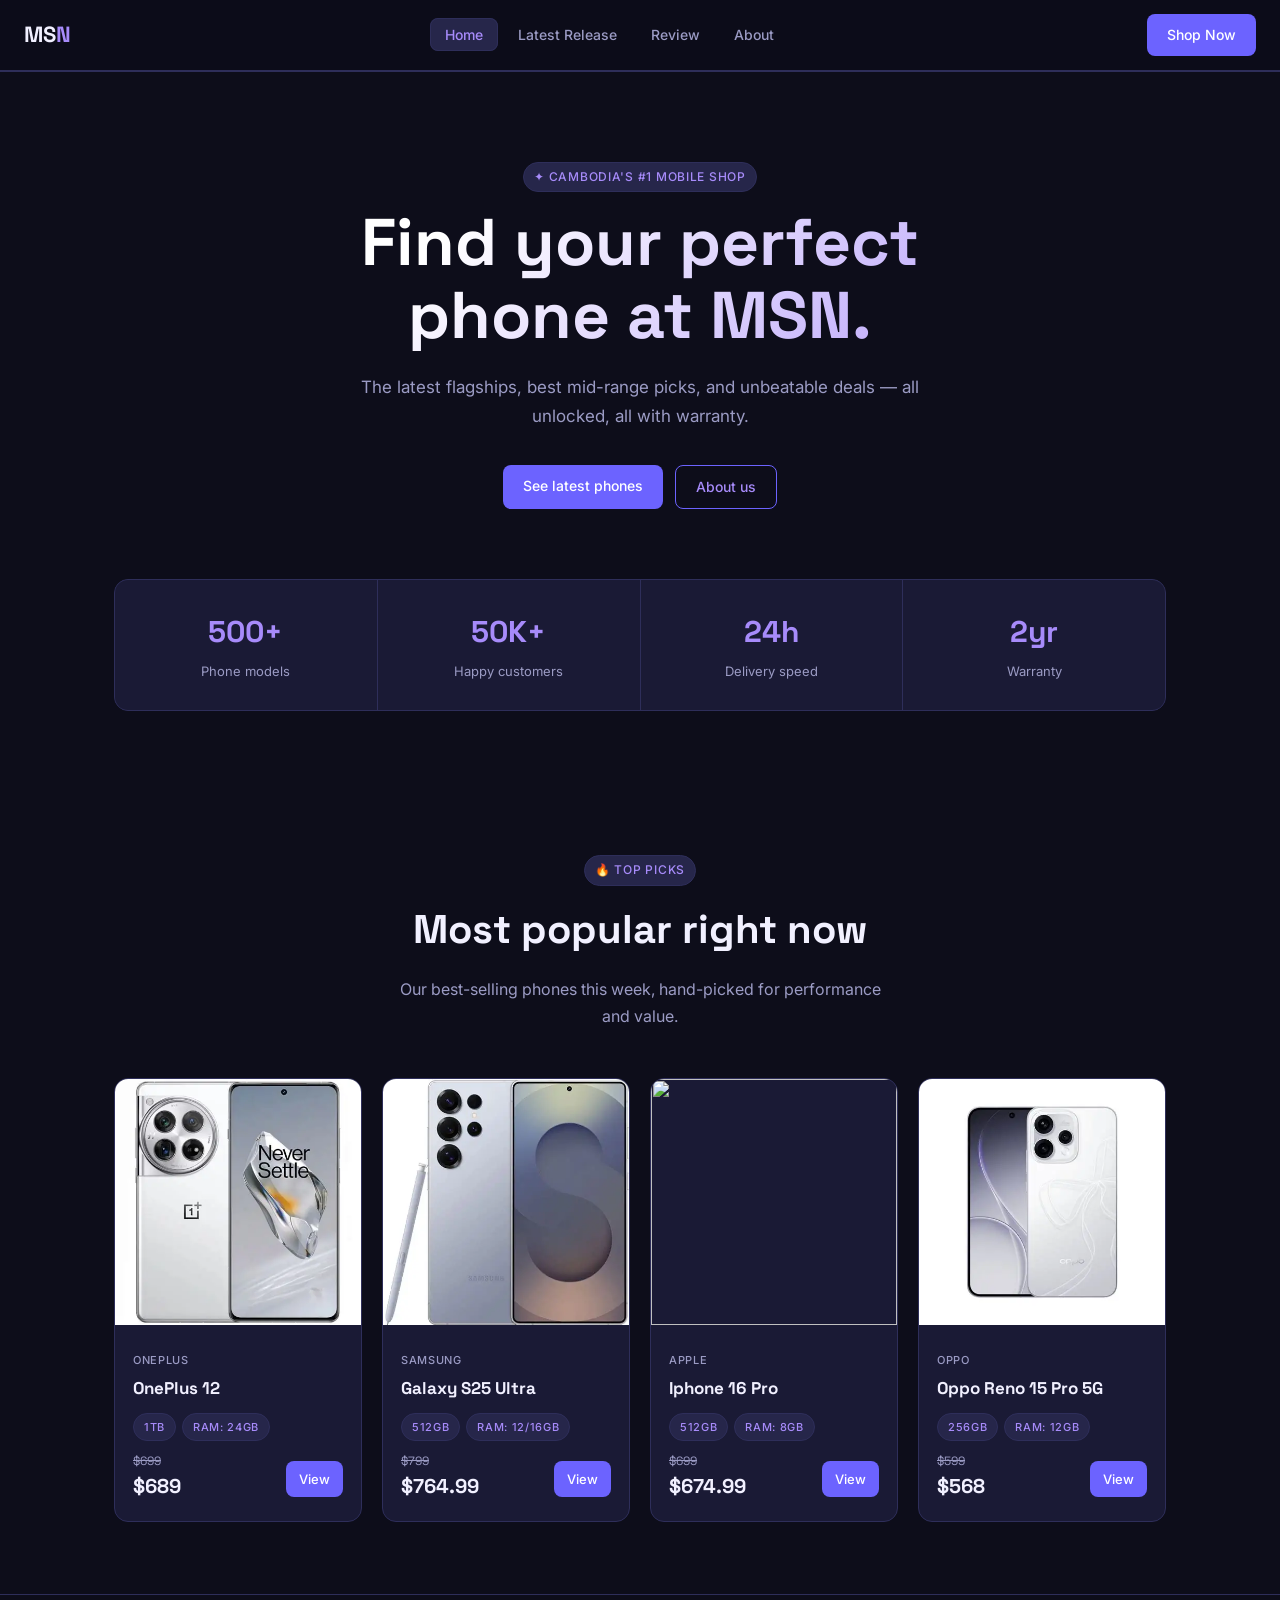
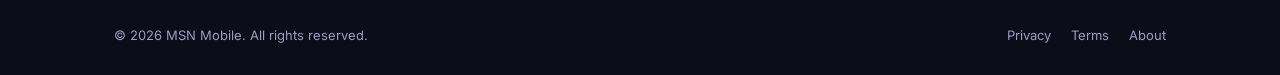
==== index.html @ aee79e4d "Add files via upload" ====
<!DOCTYPE html>
<html lang="en">
<head>
  <meta charset="UTF-8"/>
  <meta name="viewport" content="width=device-width, initial-scale=1.0"/>
  <title>MSN Mobile — Home</title>
  <link href="https://fonts.googleapis.com/css2?family=Space+Grotesk:wght@400;500;700&family=Inter:wght@400;500&display=swap" rel="stylesheet"/>
  <link rel="stylesheet" href="style.css"/>
</head>
<body>
    <nav id="main-nav">
    <div class="nav-inner">
        <a class="logo" href="index.html">MS<span>N</span></a>
        <ul class="nav-links">
            <li><a href="index.html">Home</a></li>
            <li><a href="latest.html">Latest Release</a></li>
            <li><a href="review.html">Review</a></li>
            <li><a href="about.html">About</a></li>
        </ul>
        <div style="display:flex;align-items:center;gap:10px;">
            <a class="btn desktop-cta" href="latest.html">Shop Now</a>
            <button id="nav-toggle-btn" class="hamburger" aria-label="Toggle menu">
            <span></span><span></span><span></span>
            </button>
        </div>
    </div>
    <!-- Mobile drawer -->
    <div class="mobile-menu" id="mobile-menu">
        <ul>
            <li><a href="index.html">🏠 Home</a></li>
            <li><a href="latest.html">📱 Latest Release</a></li>
            <li><a href="review.html">💬 Review</a></li>
            <li><a href="about.html">ℹ️ About</a></li>
        </ul>
        <a class="btn mobile-cta" href="latest.html">Shop Now →</a>
    </div>
    </nav>
    <div class="nav-overlay" id="nav-overlay"></div>

    <!-- Hero Section-->
    <section class="hero">
        <div class="container">
            <span class="tag">✦ Cambodia's #1 Mobile Shop</span>
            <h1>Find your perfect<br/>phone at MSN.</h1>
            <p>The latest flagships, best mid-range picks, and unbeatable deals — all unlocked, all with warranty.</p>
            <div class="hero-btns">
                <a class="btn" href="latest.html">See latest phones</a>
                <a class="btn btn-outline" href="about.html">About us</a>
            </div>
        </div>
    </section>

    <!-- Status Bar -->
    <div class="container">
        <div class="stats">
            <div class="stat-item"><strong>500+</strong><span>Phone models</span></div>
            <div class="stat-item"><strong>50K+</strong><span>Happy customers</span></div>
            <div class="stat-item"><strong>24h</strong><span>Delivery speed</span></div>
            <div class="stat-item"><strong>2yr</strong><span>Warranty</span></div>
        </div>
    </div>

    <!-- Popular Phone -->
    <section class="page-section">
        <div class="container">
            <div class="section-head">
                <span class="tag">🔥 Top picks</span>
                <h2>Most popular right now</h2>
                <p>Our best-selling phones this week, hand-picked for performance and value.</p>
            </div>
            <div class="product-grid">

                <div class="product-card">
                    <div><img src="Pic/OnePlus_12.jpg" width="246" height="246"></div>
                    <div class="product-info">
                        <span class="brand">OnePlus</span>
                        <h3>OnePlus 12</h3>
                        <div class="product-specs"><span class="tag">1TB</span><span class="tag">Ram: 24GB</span></div>
                        <div class="product-footer">
                            <div class="price"><span class="old">$699</span>$689</div>
                            <a class="btn btn-sm" href="latest.html">View</a>
                        </div>
                    </div>
                </div>

                <div class="product-card">
                    <div><img src="Pic/Galaxy_s25_ultra.jpg" width="246" height="246"></div>
                    <div class="product-info">
                        <span class="brand">Samsung</span>
                        <h3>Galaxy S25 Ultra</h3>
                        <div class="product-specs"><span class="tag">512GB</span><span class="tag">Ram: 12/16GB</span></div>
                        <div class="product-footer">
                            <div class="price"><span class="old">$799</span>$764.99</div>
                            <a class="btn btn-sm" href="latest.html">View</a>
                        </div>
                    </div>
                </div>

                <div class="product-card">
                    <div><img src="Pic/Iphone_16_Pro.jpg" width="246" height="246"></div>
                    <div class="product-info">
                        <span class="brand">Apple</span>
                        <h3>Iphone 16 Pro</h3>
                        <div class="product-specs"><span class="tag">512GB</span><span class="tag">Ram: 8GB</span></div>
                        <div class="product-footer">
                            <div class="price"><span class="old">$699</span>$674.99</div>
                            <a class="btn btn-sm" href="latest.html">View</a>
                        </div>
                    </div>
                </div>

                <div class="product-card">
                    <div><img src="Pic/Oppo_reno_15_pro_5g.jpg" width="246" height="246"></div>
                    <div class="product-info">
                        <span class="brand">Oppo</span>
                        <h3>Oppo Reno 15 Pro 5G</h3>
                        <div class="product-specs"><span class="tag">256GB</span><span class="tag">Ram: 12GB</span></div>
                        <div class="product-footer">
                            <div class="price"><span class="old">$599</span>$568</div>
                            <a class="btn btn-sm" href="latest.html">View</a>
                        </div>
                    </div>
                </div>

            </div>
        </div>
    </section>

    <!-- Footer -->
    <footer>
        <div class="footer-inner container">
            <p>© 2026 MSN Mobile. All rights reserved.</p>
            <ul class="footer-links">
                <li><a href="#">Privacy</a></li>
                <li><a href="#">Terms</a></li>
                <li><a href="about.html">About</a></li>
            </ul>
        </div>
    </footer>

    <!-- Hamberger -->
    <script>
        // Mobile menu toggle
        const nav = document.getElementById("main-nav");
        const overlay = document.getElementById("nav-overlay");
        const toggle = document.getElementById("nav-toggle-btn");

        function openMenu() {
            nav.classList.add("menu-open");
            overlay.classList.add("visible");
        }
        function closeMenu() {
            nav.classList.remove("menu-open");
            overlay.classList.remove("visible");
        }

        toggle.addEventListener("click", () => {
            nav.classList.contains("menu-open") ? closeMenu() : openMenu();
        });
        overlay.addEventListener("click", closeMenu);
        document.querySelectorAll(".mobile-menu a").forEach(a => a.addEventListener("click", closeMenu));
        // Highlight active nav link
        document.querySelectorAll('.nav-links a, .mobile-menu a').forEach(a => {
            if (a.getAttribute('href') === 'index.html') a.classList.add('active');
        });
    </script>
</body>
</html>
---- style.css ----
*, *::before, *::after { box-sizing: border-box; margin: 0; padding: 0; }

:root {
  --dark:    #0D0D1A;
  --mid:     #13132A;
  --accent:  #6C63FF;
  --accent2: #A78BFA;
  --text:    #F1F0FF;
  --muted:   #9B9BC4;
  --card:    #1A1A35;
  --border:  #2E2E5A;
  --tag-bg:  #26264A;
  --r:       14px;
  --rs:      8px;
  --ff-head: 'Space Grotesk', sans-serif;
  --ff-body: 'Inter', sans-serif;
}

body {
  background: var(--dark);
  color: var(--text);
  font-family: var(--ff-body);
  font-size: 16px;
  line-height: 1.7;
}

.container  { max-width: 1100px; margin: 0 auto; padding: 0 24px; }
.tag {
  display: inline-block;
  background: var(--tag-bg);
  color: var(--accent2);
  font-size: 12px; font-weight: 500;
  letter-spacing: .06em; text-transform: uppercase;
  padding: 4px 10px; border-radius: 40px;
  border: 1px solid var(--border);
}

.btn {
  display: inline-block;
  background: var(--accent); color: #fff;
  text-decoration: none;
  padding: 9px 20px; border-radius: var(--rs);
  font-size: 14px; font-weight: 500;
  border: none; cursor: pointer;
  transition: opacity .2s;
}
.btn:hover { opacity: .85; }
.btn-outline {
  background: transparent;
  border: 1.5px solid var(--accent);
  color: var(--accent2);
}
.btn-outline:hover { background: var(--accent); color: #fff; }
.btn-sm { padding: 7px 13px; font-size: 13px; }

nav {
  position: sticky; top: 0; z-index: 100;
  background: rgba(13,13,26,.9);
  backdrop-filter: blur(12px);
  border-bottom: 1px solid var(--border);
}
.nav-inner {
  display: flex; align-items: center;
  justify-content: space-between; gap: 16px;
  padding: 14px 24px;
}
.logo {
  font-family: var(--ff-head);
  font-size: 22px; font-weight: 700;
  color: var(--text); text-decoration: none;
}
.logo span { color: var(--accent2); }

/* Desktop nav links */
.nav-links { display: flex; list-style: none; gap: 6px; }
.nav-links a {
  color: var(--muted); text-decoration: none;
  font-size: 14px; font-weight: 500;
  padding: 7px 14px; border-radius: var(--rs);
  transition: color .2s, background .2s;
}
.nav-links a:hover { color: var(--text); background: var(--card); }
.nav-links a.active {
  color: var(--accent2);
  background: var(--tag-bg);
  border: 1px solid var(--border);
}

/* Hide the checkbox itself */
.nav-toggle-input {
  position: absolute; opacity: 0; width: 0; height: 0; pointer-events: none;
}

/* Hamburger */
.hamburger {
  display: none;
  flex-direction: column; align-items: center; justify-content: center;
  gap: 5px; width: 40px; height: 40px;
  background: var(--card); border: 1px solid var(--border);
  border-radius: var(--rs); cursor: pointer; flex-shrink: 0;
}
.hamburger span {
  display: block; width: 20px; height: 2px;
  background: var(--text); border-radius: 2px;
  transition: transform .3s, opacity .3s;
}

/* Hamburger becomes X when menu is open */
nav.menu-open .hamburger span:nth-child(1) { transform: translateY(7px) rotate(45deg); }
nav.menu-open .hamburger span:nth-child(2) { opacity: 0; }
nav.menu-open .hamburger span:nth-child(3) { transform: translateY(-7px) rotate(-45deg); }

/* Mobile drawer */
.mobile-menu {
  max-height: 0; overflow: hidden;
  transition: max-height .35s ease, padding .3s ease;
  background: var(--mid); border-top: 1px solid var(--border);
}
nav.menu-open .mobile-menu { max-height: 300px; padding: 10px 0 18px; }
.mobile-menu ul { list-style: none; padding: 0 16px; margin-bottom: 14px; display: flex; flex-direction: column; gap: 2px; }
.mobile-menu ul a {
  display: block; padding: 11px 14px;
  color: var(--text); text-decoration: none;
  font-size: 15px; font-weight: 500;
  border-radius: var(--rs); transition: background .15s;
}
.mobile-menu ul a:hover,
.mobile-menu ul a.active { background: var(--card); color: var(--accent2); }
.mobile-cta { display: block; margin: 0 16px; text-align: center; }

/* Overlay behind open drawer */
.nav-overlay {
  position: fixed; inset: 0;
  background: rgba(0,0,0,.5); z-index: 99;
  opacity: 0; pointer-events: none;
  transition: opacity .3s;
}
.nav-overlay.visible { opacity: 1; pointer-events: all; }

/* Heading */
.section-head { text-align: center; margin-bottom: 48px; }
.section-head h2 {
  font-family: var(--ff-head);
  font-size: clamp(26px, 4vw, 40px);
  font-weight: 700; margin-top: 10px;
}
.section-head p { color: var(--muted); max-width: 500px; margin: 12px auto 0; }

/* Page hero */
.hero { padding: 90px 0 70px; text-align: center; }
.hero h1 {
  font-family: var(--ff-head);
  font-size: clamp(36px, 6vw, 66px);
  font-weight: 700; line-height: 1.1;
  margin: 14px 0 22px;
  background: linear-gradient(135deg, #fff 30%, var(--accent2) 100%);
  -webkit-background-clip: text; -webkit-text-fill-color: transparent; background-clip: text;
}
.hero p { max-width: 560px; margin: 0 auto 34px; color: var(--muted); font-size: 17px; }
.hero-btns { display: flex; gap: 12px; justify-content: center; flex-wrap: wrap; }

/* Status bar */
.stats {
  display: grid; grid-template-columns: repeat(auto-fit, minmax(130px, 1fr));
  gap: 1px; background: var(--border);
  border: 1px solid var(--border); border-radius: var(--r);
  overflow: hidden; margin-bottom: 72px;
}
.stat-item { background: var(--card); padding: 26px 16px; text-align: center; }
.stat-item strong { display: block; font-family: var(--ff-head); font-size: 30px; font-weight: 700; color: var(--accent2); }
.stat-item span   { font-size: 13px; color: var(--muted); }

/* Phones */
.product-grid { display: grid; grid-template-columns: repeat(auto-fill, minmax(230px, 1fr)); gap: 20px; }
.product-card {
  background: var(--card); border: 1px solid var(--border);
  border-radius: var(--r); overflow: hidden;
  display: flex; flex-direction: column;
  transition: transform .25s, border-color .25s;
}
.product-card:hover { transform: translateY(-4px); border-color: var(--accent); }
.product-img {
  height: 190px; display: flex; align-items: center;
  justify-content: center; font-size: 70px;
  background: linear-gradient(135deg,#1E1E40,#2A2A55);
}
.product-info { padding: 18px; flex: 1; display: flex; flex-direction: column; }
.brand { font-size: 11px; color: var(--muted); font-weight: 500; letter-spacing: .06em; text-transform: uppercase; }
.product-info h3 { font-family: var(--ff-head); font-size: 17px; font-weight: 700; margin: 4px 0 10px; }
.product-specs { display: flex; gap: 6px; flex-wrap: wrap; margin-bottom: 14px; }
.product-specs .tag { font-size: 11px; }
.product-footer { display: flex; align-items: center; justify-content: space-between; margin-top: auto; }
.price { font-family: var(--ff-head); font-size: 20px; font-weight: 700; }
.price .old { display: block; font-size: 12px; font-weight: 400; color: var(--muted); text-decoration: line-through; line-height: 1; margin-bottom: 2px; }

/* feature grid */
.features-grid { display: grid; grid-template-columns: repeat(auto-fit, minmax(200px,1fr)); gap: 18px; }
.feature-card { background: var(--card); border: 1px solid var(--border); border-radius: var(--r); padding: 26px 22px; }
.feature-icon { width: 46px; height: 46px; border-radius: 12px; background: rgba(108,99,255,.15); display: flex; align-items: center; justify-content: center; font-size: 20px; margin-bottom: 14px; }
.feature-card h3 { font-family: var(--ff-head); font-size: 15px; font-weight: 700; margin-bottom: 6px; }
.feature-card p  { color: var(--muted); font-size: 14px; line-height: 1.6; }

/* Review card */
.reviews-grid { display: grid; grid-template-columns: repeat(auto-fit, minmax(240px,1fr)); gap: 20px; }
.review-card { background: var(--card); border: 1px solid var(--border); border-radius: var(--r); padding: 24px; }
.stars { color: #F5C542; font-size: 15px; letter-spacing: 2px; margin-bottom: 12px; }
.review-card blockquote { font-size: 14px; color: var(--muted); line-height: 1.6; font-style: italic; }
.reviewer { display: flex; align-items: center; gap: 10px; margin-top: 16px; }
.avatar { width: 36px; height: 36px; border-radius: 50%; background: var(--accent); display: flex; align-items: center; justify-content: center; font-weight: 700; font-size: 12px; color: #fff; flex-shrink: 0; }
.reviewer strong { display: block; font-size: 13px; font-weight: 500; }
.reviewer span   { font-size: 12px; color: var(--muted); }

/* Rating big display for review page */
.rating-big { font-family: var(--ff-head); font-size: 72px; font-weight: 700; color: var(--accent2); line-height: 1; }
.rating-meta { color: var(--muted); font-size: 14px; margin-top: 4px; }

/* Page section wrapper */
.page-section { padding: 72px 0; }
.page-section + .page-section { border-top: 1px solid var(--border); }

/* Review submit */
.newsletter { padding: 72px 0; text-align: center; border-top: 1px solid var(--border); }
.newsletter h2 { font-family: var(--ff-head); font-size: 28px; font-weight: 700; margin: 10px 0 12px; }
.newsletter p  { color: var(--muted); max-width: 440px; margin: 0 auto 26px; }
.email-form { display: flex; gap: 10px; justify-content: center; flex-wrap: wrap; }
.email-form input { padding: 10px 16px; border-radius: var(--rs); border: 1px solid var(--border); background: var(--card); color: var(--text); font-size: 14px; width: 270px; outline: none; }
.email-form input:focus { border-color: var(--accent); }

/* Footer */
footer { border-top: 1px solid var(--border); padding: 26px 24px; }
.footer-inner { display: flex; align-items: center; justify-content: space-between; flex-wrap: wrap; gap: 12px; }
footer p { font-size: 13px; color: var(--muted); }
.footer-links { list-style: none; display: flex; gap: 20px; }
.footer-links a { color: var(--muted); font-size: 13px; text-decoration: none; }
.footer-links a:hover { color: var(--text); }

/* Rating */
.rating-summary {
  display: flex; gap: 48px; align-items: center;
  background: var(--card); border: 1px solid var(--border);
  border-radius: var(--r); padding: 40px 36px;
  flex-wrap: wrap;
}
.rating-left { text-align: center; flex-shrink: 0; }
.rating-bars { flex: 1; min-width: 220px; display: flex; flex-direction: column; gap: 14px; }
.rating-bar-row {
  display: grid; grid-template-columns: 130px 1fr 32px;
  align-items: center; gap: 12px; font-size: 14px; color: var(--muted);
}
.bar { background: var(--border); border-radius: 99px; height: 8px; overflow: hidden; }
.bar-fill { height: 100%; background: linear-gradient(90deg, var(--accent), var(--accent2)); border-radius: 99px; }

/* Responsive */
@media (max-width: 640px) {
  .nav-links   { display: none; }
  .desktop-cta { display: none; }
  .hamburger   { display: flex; }
  .hero        { padding: 60px 0 50px; }
  .rating-summary { flex-direction: column; padding: 28px 20px; }
  .rating-bar-row { grid-template-columns: 100px 1fr 28px; font-size: 13px; }
}
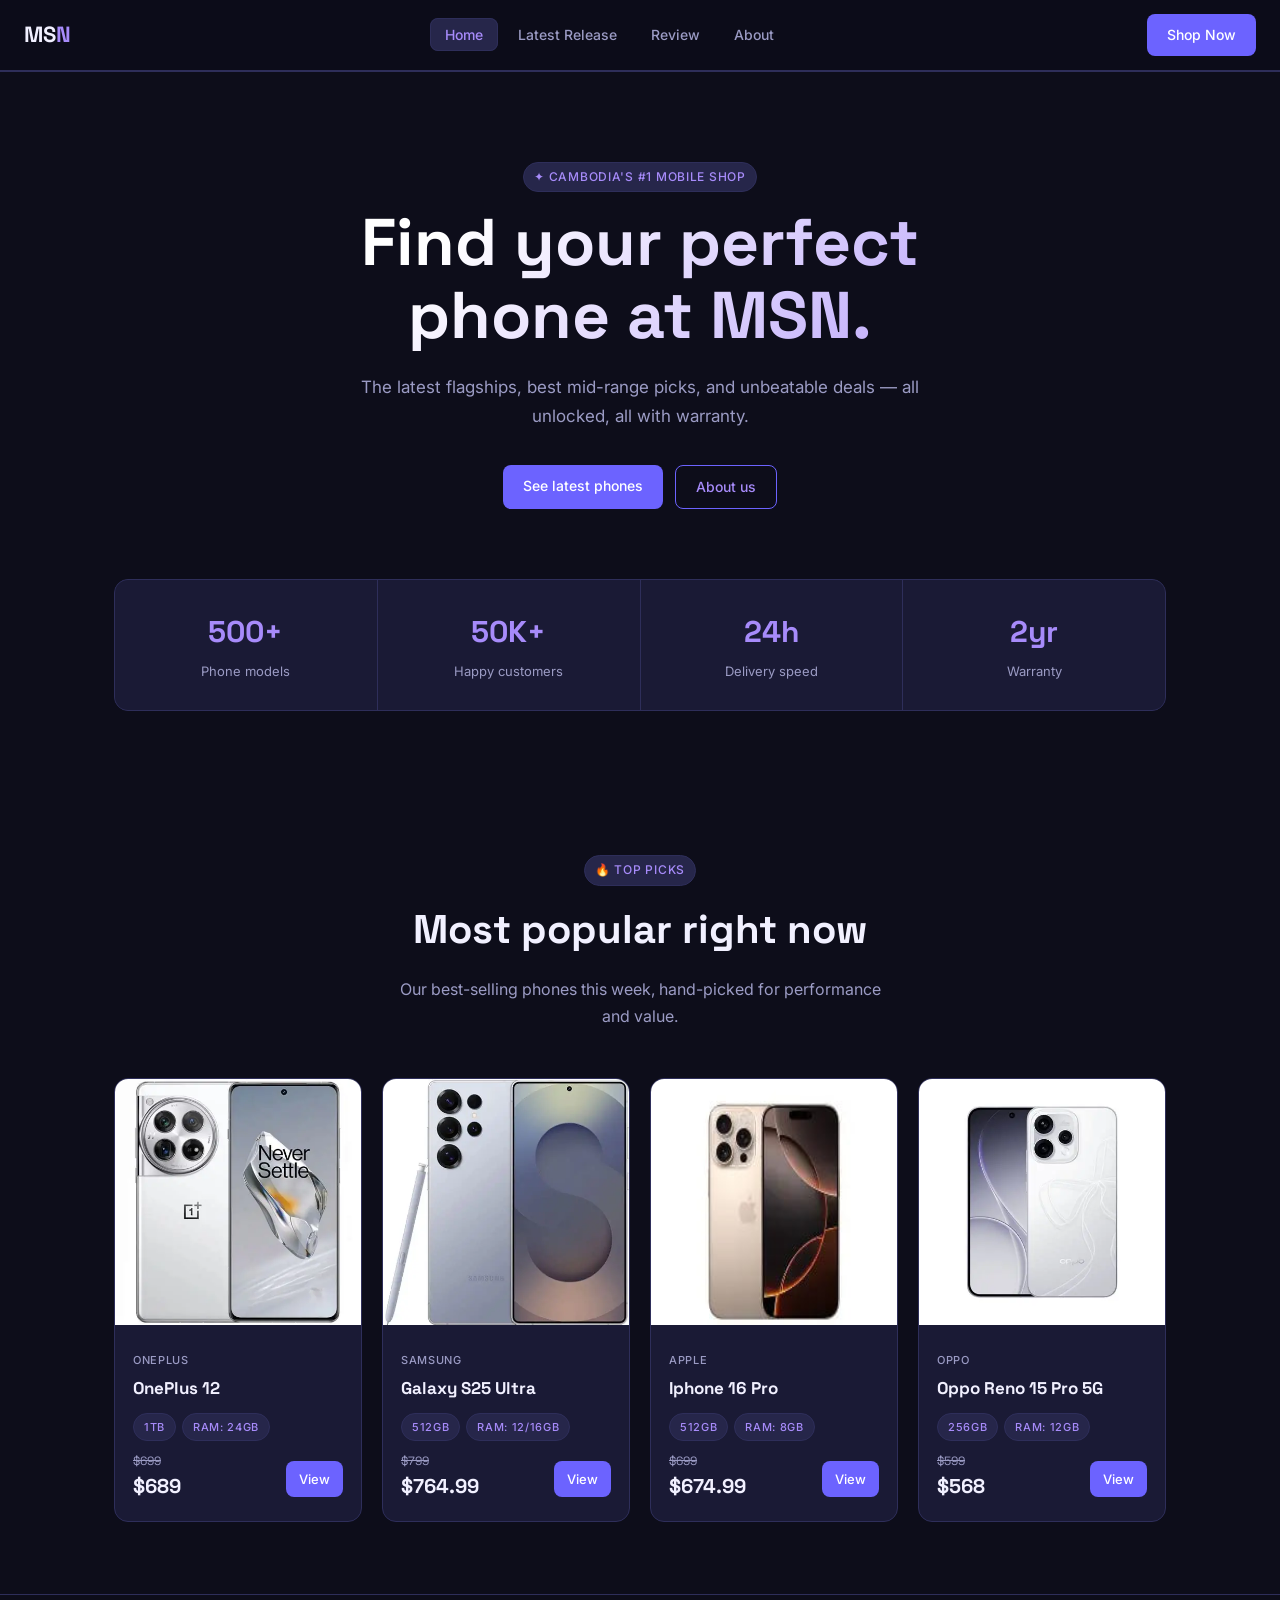
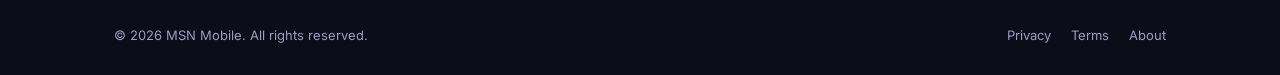
==== commit d3e49d88: "Update index.html" ====
--- a/index.html
+++ b/index.html
@@ -97,7 +97,7 @@
                 </div>
 
                 <div class="product-card">
-                    <div><img src="Pic/Iphone_16_Pro.jpg" width="246" height="246"></div>
+                    <div><img src="Pic/Iphone_16_pro.jpg" width="246" height="246"></div>
                     <div class="product-info">
                         <span class="brand">Apple</span>
                         <h3>Iphone 16 Pro</h3>
@@ -165,4 +165,4 @@
         });
     </script>
 </body>
-</html>+</html>
